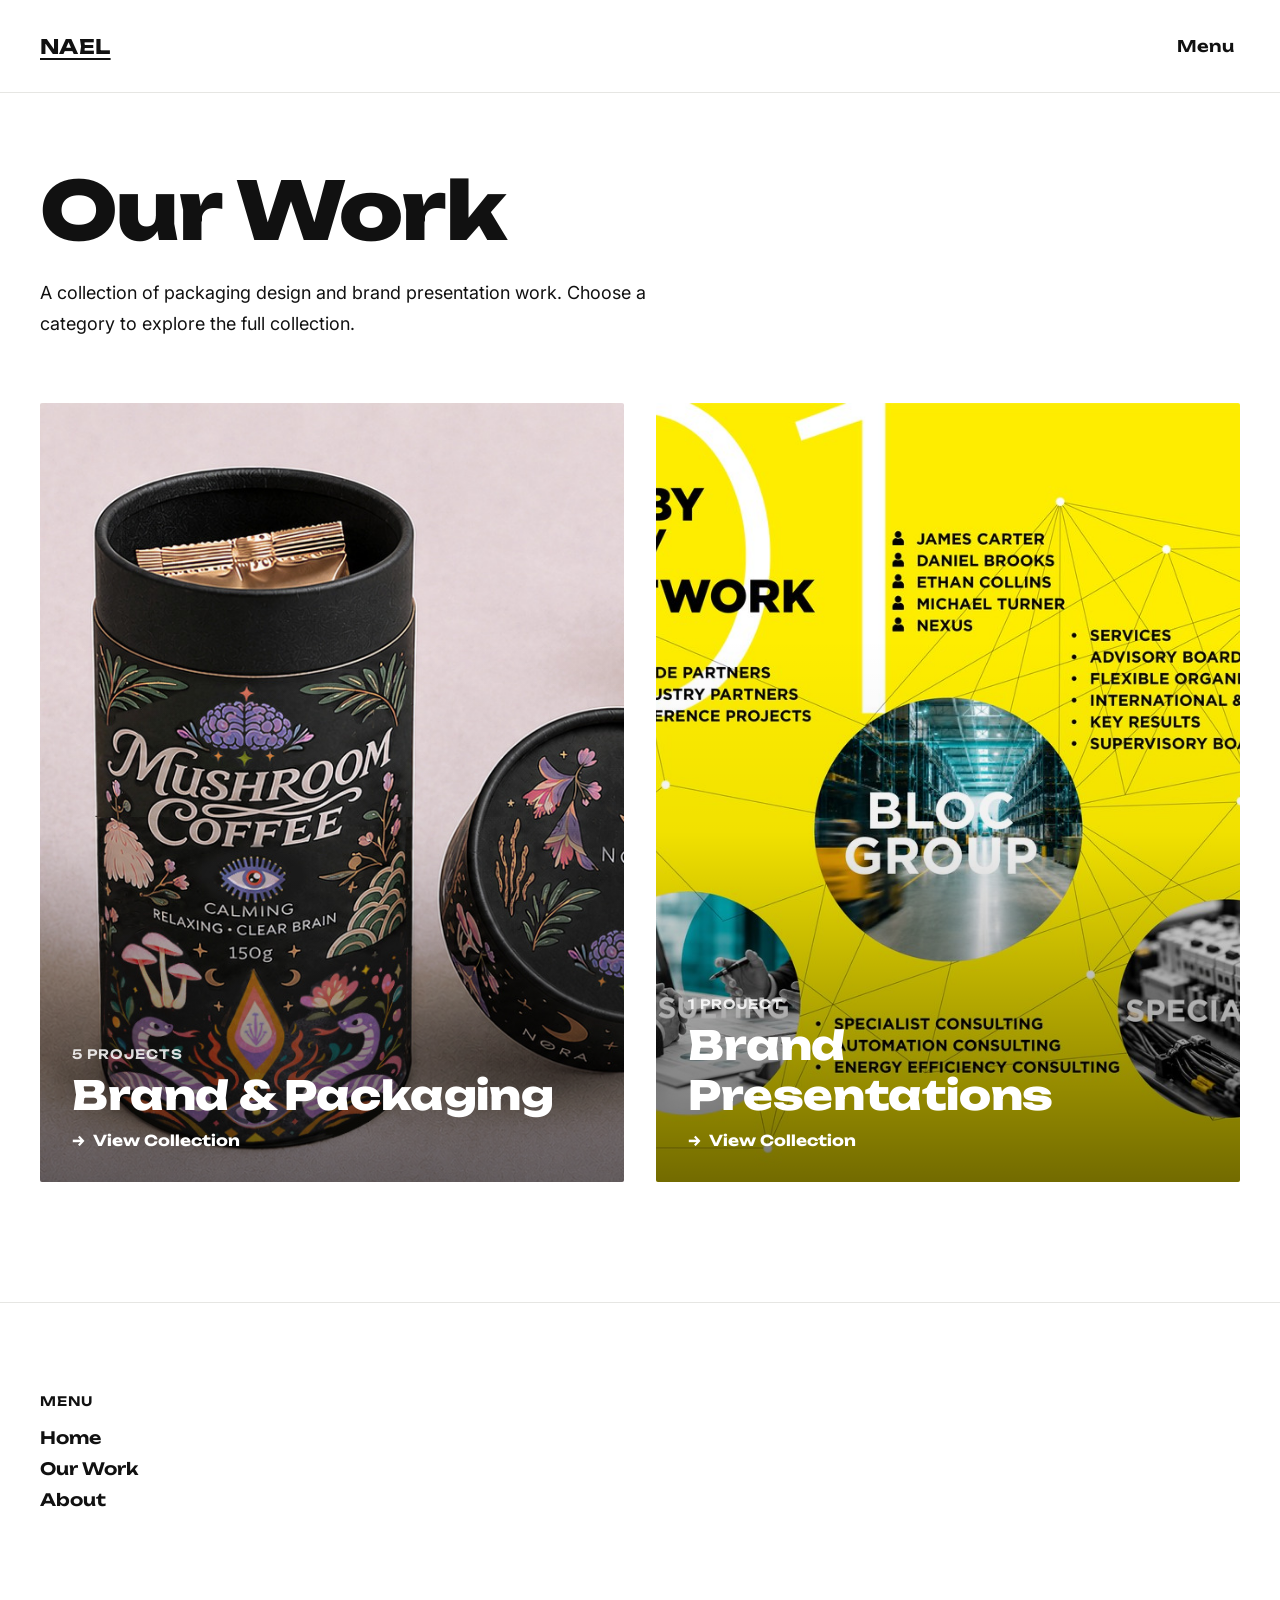
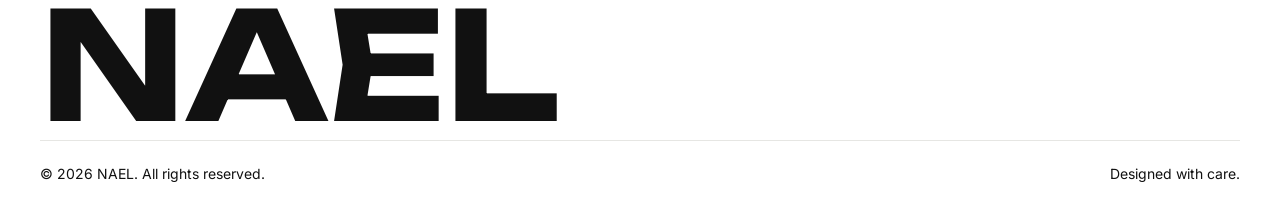
==== work.html @ 0442d5aa "Add files via upload" ====
<!DOCTYPE html>
<html lang="en">
<head>
  <meta charset="UTF-8" />
  <meta name="viewport" content="width=device-width, initial-scale=1.0" />
  <title>Our Work — NAEL</title>
  <meta name="description" content="Explore our work: packaging design and brand presentations." />

  <link rel="preconnect" href="https://fonts.googleapis.com">
  <link rel="preconnect" href="https://fonts.gstatic.com" crossorigin>
  <link href="https://fonts.googleapis.com/css2?family=Unbounded:wght@600;700;800;900&family=Inter:wght@400;500&display=swap" rel="stylesheet">


  <link rel="icon" type="image/x-icon" href="images/favicon.ico" />
  <link rel="icon" type="image/png" sizes="32x32" href="images/favicon-32.png" />
  <link rel="icon" type="image/png" sizes="16x16" href="images/favicon-16.png" />
  <link rel="apple-touch-icon" href="images/apple-touch-icon.png" />
  <link rel="stylesheet" href="css/style.css" />
</head>
<body>

  <!-- ===================== HEADER ===================== -->
  <header class="site-header">
    <a href="index.html" class="logo">NAEL</a>
    <button class="menu-toggle" data-menu-toggle>Menu</button>
  </header>

  <nav class="nav-overlay" data-nav-overlay>
    <button class="nav-overlay-close" data-nav-close>Close</button>
    <ul class="nav-links">
      <li><a href="index.html">Home</a></li>
      <li><a href="work.html">Our Work</a></li>
      <li><a href="about.html">About</a></li>
      <li><a href="mailto:hello@nael.agency">Contact</a></li>
    </ul>
  </nav>

  <!-- ===================== WORK HUB ===================== -->
  <section class="work-hub">
    <div class="work-hub-intro reveal">
      <h1 class="work-hub-title">Our Work</h1>
      <p class="work-hub-subtitle">
        A collection of packaging design and brand presentation work.
        Choose a category to explore the full collection.
      </p>
    </div>

    <div class="category-grid">
      <a href="work-packaging.html" class="category-tile reveal">
        <img src="images/projects/nora/thumb.jpg" alt="Brand & Packaging" />
        <div class="category-tile-scrim"></div>
        <div class="category-tile-content">
          <div class="category-tile-count">5 Projects</div>
          <div class="category-tile-name">Brand & Packaging</div>
          <div class="category-tile-link"><span class="arrow">→</span> View Collection</div>
        </div>
      </a>

      <a href="work-presentations.html" class="category-tile reveal">
        <img src="images/projects/bloc/thumb.jpg" alt="Brand Presentations" />
        <div class="category-tile-scrim"></div>
        <div class="category-tile-content">
          <div class="category-tile-count">1 Project</div>
          <div class="category-tile-name">Brand Presentations</div>
          <div class="category-tile-link"><span class="arrow">→</span> View Collection</div>
        </div>
      </a>
    </div>
  </section>

  <!-- ===================== FOOTER ===================== -->
  <footer class="site-footer">
    <div class="footer-grid">      <div class="footer-col">
        <h4>Menu</h4>
        <a href="index.html">Home</a>
        <a href="work.html">Our Work</a>
        <a href="about.html">About</a>
      </div>
      <!-- Socials-Bereich vorerst versteckt, bei Bedarf einfach den Kommentar entfernen
      <div class="footer-col">
        <h4>Socials</h4>
        <a href="#" target="_blank" rel="noopener">Instagram</a>
        <a href="#" target="_blank" rel="noopener">LinkedIn</a>
      </div>
      -->
    </div>

    <p class="footer-wordmark">NAEL</p>

    <div class="footer-bottom">
      <span>© 2026 NAEL. All rights reserved.</span>
      <span>Designed with care.</span>
    </div>
  </footer>

  <script src="js/script.js"></script>
</body>
</html>
---- css/style.css ----
/* =========================================================
   PORTFOLIO — Grundstyles
   Farben, Typografie und Abstände sind als Variablen definiert.
   Wenn du z.B. die Schrift oder Farbe ändern willst, reicht es,
   die Werte hier oben im :root anzupassen.
   ========================================================= */

:root {
  --color-bg: #ffffff;
  --color-text: #111111;
  --color-text-muted: #111111;
  --color-line: #e6e6e3;
  --color-surface: #f4f3f0;

  --font-display: "Unbounded", "Helvetica Neue", Arial, sans-serif;
  --font-body: "Inter", "Helvetica Neue", Arial, sans-serif;

  --container-padding: 40px;
  --header-height: 92px;
}

@media (max-width: 720px) {
  :root {
    --container-padding: 20px;
    --header-height: 72px;
  }
}

* {
  box-sizing: border-box;
}

html {
  scroll-behavior: smooth;
}

body {
  margin: 0;
  background: var(--color-bg);
  color: var(--color-text);
  font-family: var(--font-body);
  -webkit-font-smoothing: antialiased;
  overflow-x: hidden;
}

img {
  max-width: 100%;
  display: block;
}

a {
  color: inherit;
  text-decoration: none;
}

@media (prefers-reduced-motion: reduce) {
  html {
    scroll-behavior: auto;
  }
  * {
    animation-duration: 0.01ms !important;
    transition-duration: 0.01ms !important;
  }
}

/* ---------- Layout Helpers ---------- */

.wrap {
  width: 100%;
  padding: 0 var(--container-padding);
}

.hairline {
  border: none;
  border-top: 1px solid var(--color-line);
  margin: 0;
}

/* ---------- Site Header (auf allen Seiten) ---------- */

.site-header {
  position: fixed;
  top: 0;
  left: 0;
  right: 0;
  z-index: 100;
  display: flex;
  align-items: center;
  justify-content: space-between;
  height: var(--header-height);
  padding: 0 var(--container-padding);
  background: transparent;
  transition: background 0.25s ease, box-shadow 0.25s ease;
}

.site-header a,
.site-header button {
  color: #ffffff;
  transition: color 0.25s ease;
}

/* Sobald man über das Hero-/Headerbild hinaus gescrollt hat,
   bekommt der Header einen weißen Balken und dunklen Text,
   damit er auch über hellem Hintergrund lesbar bleibt. */
.site-header.is-scrolled {
  background: rgba(255, 255, 255, 0.94);
  box-shadow: 0 1px 0 var(--color-line);
}

.site-header.is-scrolled a,
.site-header.is-scrolled button {
  color: var(--color-text);
}

.logo {
  font-family: var(--font-display);
  font-weight: 700;
  font-size: 20px;
  letter-spacing: 0.02em;
  text-decoration: underline;
  text-underline-offset: 4px;
}

.menu-toggle {
  background: none;
  border: none;
  font-family: var(--font-display);
  font-weight: 600;
  font-size: 16px;
  cursor: pointer;
  letter-spacing: 0.02em;
}

/* Full-screen nav overlay */
.nav-overlay {
  position: fixed;
  inset: 0;
  background: var(--color-text);
  color: #fff;
  z-index: 200;
  display: flex;
  flex-direction: column;
  justify-content: center;
  padding: var(--container-padding);
  transform: translateY(-100%);
  transition: transform 0.5s cubic-bezier(0.65, 0, 0.35, 1);
}

.nav-overlay.is-open {
  transform: translateY(0);
}

.nav-overlay-close {
  position: absolute;
  top: 0;
  right: 0;
  height: var(--header-height);
  padding: 0 var(--container-padding);
  display: flex;
  align-items: center;
  background: none;
  border: none;
  color: #fff;
  font-family: var(--font-display);
  font-weight: 600;
  font-size: 16px;
  cursor: pointer;
}

.nav-links {
  list-style: none;
  margin: 0;
  padding: 0;
}

.nav-links li {
  border-top: 1px solid rgba(255, 255, 255, 0.2);
}

.nav-links li:last-child {
  border-bottom: 1px solid rgba(255, 255, 255, 0.2);
}

.nav-links a {
  display: block;
  font-family: var(--font-display);
  font-weight: 700;
  font-size: clamp(32px, 8vw, 64px);
  padding: 14px 0;
  letter-spacing: -0.01em;
}

.nav-links a:hover {
  opacity: 0.6;
}

/* ---------- Hero ---------- */

.hero {
  position: relative;
  width: 100%;
  height: 100svh;
  min-height: 560px;
  overflow: hidden;
}

.hero img {
  width: 100%;
  height: 100%;
  object-fit: cover;
}

.hero-facts {
  position: absolute;
  left: 0;
  right: 0;
  bottom: 0;
  display: flex;
  justify-content: flex-end;
  padding: 26px var(--container-padding);
  color: #ffffff;
  text-shadow: 0 1px 12px rgba(0, 0, 0, 0.4);
  font-family: var(--font-display);
  font-weight: 700;
  font-size: clamp(14px, 1.6vw, 20px);
  line-height: 1.2;
}

@media (max-width: 640px) {
  .hero-facts {
    font-size: 15px;
  }
}

/* ---------- Statement Section ---------- */

.statement {
  padding: 140px var(--container-padding) 90px;
}

.statement-grid {
  display: grid;
  grid-template-columns: 1fr 1fr;
  gap: 40px;
  align-items: start;
}

.statement-headline {
  font-family: var(--font-display);
  font-weight: 700;
  font-size: clamp(34px, 6.5vw, 76px);
  line-height: 1.08;
  letter-spacing: -0.01em;
  margin: 0;
}

.statement-side {
  display: flex;
  flex-direction: column;
  gap: 28px;
  padding-top: 10px;
}

.statement-side p {
  font-size: 17px;
  line-height: 1.6;
  color: var(--color-text);
  margin: 0;
  max-width: 44ch;
}

.statement-tags {
  font-size: 13px !important;
  color: var(--color-text-muted) !important;
  letter-spacing: 0.02em;
}

.explore-link {
  display: inline-flex;
  align-items: center;
  gap: 10px;
  font-family: var(--font-display);
  font-weight: 700;
  font-size: 17px;
  width: fit-content;
}

.explore-link .arrow {
  transition: transform 0.25s ease;
}

.explore-link:hover .arrow {
  transform: translateX(4px);
}

@media (max-width: 800px) {
  .statement-grid {
    grid-template-columns: 1fr;
  }
  .statement {
    padding: 110px var(--container-padding) 60px;
  }
}

/* ---------- Work / Project Grid Section ---------- */

.work {
  padding: 60px var(--container-padding) 120px;
}

.work-heading-row {
  display: flex;
  align-items: baseline;
  justify-content: space-between;
  flex-wrap: wrap;
  gap: 20px;
  padding-bottom: 28px;
}

.work-title {
  font-family: var(--font-display);
  font-weight: 700;
  font-size: clamp(40px, 7vw, 80px);
  letter-spacing: -0.01em;
  margin: 0;
}

.filters {
  display: flex;
  flex-wrap: wrap;
  gap: 10px;
}

.filter-btn {
  font-family: var(--font-display);
  font-weight: 600;
  font-size: 14px;
  padding: 10px 18px;
  border: 1px solid var(--color-line);
  border-radius: 999px;
  background: transparent;
  cursor: pointer;
  transition: background 0.2s ease, color 0.2s ease, border-color 0.2s ease;
}

.filter-btn:hover {
  border-color: var(--color-text);
}

.filter-btn.is-active {
  background: var(--color-text);
  color: #fff;
  border-color: var(--color-text);
}

.project-grid {
  display: grid;
  grid-template-columns: repeat(2, 1fr);
  gap: 40px 40px;
}

.project-card {
  display: block;
  cursor: pointer;
}

.project-card.is-hidden {
  display: none;
}

.project-thumb {
  position: relative;
  aspect-ratio: 4 / 3;
  overflow: hidden;
  background: var(--color-surface);
}

.project-thumb img {
  width: 100%;
  height: 100%;
  object-fit: cover;
  transition: transform 0.6s cubic-bezier(0.16, 1, 0.3, 1);
}

.project-card:hover .project-thumb img {
  transform: scale(1.04);
}

.project-view-tag {
  position: absolute;
  left: 50%;
  top: 50%;
  transform: translate(-50%, -50%) scale(0.9);
  background: rgba(17, 17, 17, 0.85);
  color: #fff;
  font-family: var(--font-display);
  font-weight: 700;
  font-size: 15px;
  padding: 12px 22px;
  border-radius: 999px;
  opacity: 0;
  transition: opacity 0.3s ease, transform 0.3s ease;
  white-space: nowrap;
}

.project-card:hover .project-view-tag {
  opacity: 1;
  transform: translate(-50%, -50%) scale(1);
}

.project-meta {
  display: flex;
  justify-content: space-between;
  align-items: baseline;
  padding-top: 18px;
  gap: 12px;
}

.project-meta .names {
  display: flex;
  flex-direction: column;
  gap: 2px;
}

.project-name {
  font-family: var(--font-display);
  font-weight: 700;
  font-size: 19px;
}

.project-client {
  font-size: 15px;
  color: var(--color-text-muted);
}

.project-tags {
  font-size: 14px;
  color: var(--color-text-muted);
  white-space: nowrap;
}

@media (max-width: 800px) {
  .project-grid {
    grid-template-columns: 1fr;
    gap: 48px;
  }
}

/* ---------- Footer ---------- */

.site-footer {
  padding: 90px var(--container-padding) 40px;
  border-top: 1px solid var(--color-line);
}

.footer-grid {
  display: grid;
  grid-template-columns: 1fr 1fr;
  gap: 40px;
  padding-bottom: 70px;
  max-width: 500px;
}

.footer-col h4 {
  font-family: var(--font-display);
  font-size: 13px;
  font-weight: 600;
  color: var(--color-text-muted);
  text-transform: uppercase;
  letter-spacing: 0.06em;
  margin: 0 0 18px;
}

.footer-col a,
.footer-col p {
  display: block;
  font-family: var(--font-display);
  font-weight: 600;
  font-size: 17px;
  margin: 0 0 10px;
}

.footer-email-form {
  display: flex;
  align-items: center;
  gap: 12px;
  border-bottom: 1px solid var(--color-text);
  max-width: 320px;
  padding-bottom: 10px;
}

.footer-email-form input {
  flex: 1;
  border: none;
  outline: none;
  font-family: var(--font-body);
  font-size: 15px;
  background: transparent;
}

.footer-email-form button {
  border: none;
  background: none;
  cursor: pointer;
  font-size: 18px;
}

.footer-wordmark {
  font-family: var(--font-display);
  font-weight: 700;
  font-size: clamp(48px, 12vw, 150px);
  line-height: 1;
  letter-spacing: -0.01em;
  margin: 0;
}

.footer-bottom {
  display: flex;
  justify-content: space-between;
  flex-wrap: wrap;
  gap: 10px;
  padding-top: 24px;
  border-top: 1px solid var(--color-line);
  font-size: 14px;
  color: var(--color-text-muted);
}

@media (max-width: 800px) {
  .footer-grid {
    grid-template-columns: 1fr 1fr;
  }
  .footer-grid > :first-child {
    grid-column: 1 / -1;
    margin-bottom: 20px;
  }
}

/* ---------- Project Detail Page ---------- */

.project-header {
  position: relative;
  width: 100%;
  height: 100svh;
  min-height: 560px;
  overflow: hidden;
}

.project-header img {
  width: 100%;
  height: 100%;
  object-fit: cover;
}

.project-header-title {
  position: absolute;
  top: 30%;
  right: var(--container-padding);
  text-align: right;
  color: #fff;
  font-family: var(--font-display);
  font-weight: 800;
  font-size: clamp(36px, 6vw, 84px);
  line-height: 1.05;
  letter-spacing: -0.01em;
  text-shadow: 0 2px 24px rgba(0, 0, 0, 0.35);
  max-width: 80%;
  margin-left: auto;
}

.project-header-meta {
  position: absolute;
  left: 0;
  right: 0;
  bottom: 0;
  display: grid;
  grid-template-columns: repeat(3, 1fr);
  gap: 20px;
  padding: 34px var(--container-padding) 26px;
  color: #fff;
  font-family: var(--font-display);
  background: linear-gradient(
    to top,
    rgba(0, 0, 0, 0.7) 0%,
    rgba(0, 0, 0, 0.4) 60%,
    rgba(0, 0, 0, 0) 100%
  );
}

.project-header-meta div:nth-child(2) {
  text-align: center;
}

.project-header-meta div:nth-child(3) {
  text-align: right;
}

.project-header-meta strong {
  display: block;
  font-weight: 700;
  font-size: clamp(15px, 1.7vw, 20px);
  text-shadow: 0 1px 8px rgba(0, 0, 0, 0.6);
}

.project-header-meta span {
  display: block;
  font-weight: 700;
  font-size: clamp(15px, 1.7vw, 20px);
  opacity: 1;
  text-shadow: 0 1px 8px rgba(0, 0, 0, 0.6);
}

@media (max-width: 640px) {
  .project-header-title {
    top: 20%;
    max-width: 100%;
    text-align: left;
    right: auto;
    left: var(--container-padding);
    margin-left: 0;
  }
  .project-header-meta {
    grid-template-columns: 1fr;
    gap: 4px;
  }
  .project-header-meta div:nth-child(2),
  .project-header-meta div:nth-child(3) {
    text-align: left;
  }
}

/* Intro: Headline + Fließtext + Services */
.project-copy {
  padding: 110px var(--container-padding) 70px;
}

.project-copy-grid {
  display: grid;
  grid-template-columns: 1fr 1fr;
  gap: 40px;
}

.project-copy h2 {
  font-family: var(--font-display);
  font-weight: 800;
  font-size: clamp(34px, 5.5vw, 64px);
  letter-spacing: -0.01em;
  margin: 0 0 8px;
  grid-column: 1 / 2;
  max-width: 640px;
}

.project-copy-body {
  grid-column: 1 / 2;
  display: flex;
  flex-direction: column;
  gap: 22px;
}

.project-copy-body p {
  font-size: 17px;
  line-height: 1.75;
  margin: 0;
  max-width: 640px;
}

.project-copy-services {
  margin-top: 6px;
  font-size: 15px;
  color: var(--color-text-muted);
}

.project-copy-services strong {
  display: block;
  color: var(--color-text);
  font-family: var(--font-display);
  font-weight: 700;
  margin-bottom: 6px;
}

.section-label {
  text-transform: uppercase;
  letter-spacing: 0.06em;
  font-size: 14px;
  font-weight: 700;
  color: var(--color-text-muted);
  margin-top: 8px;
}

.project-copy-body ul {
  margin: 0;
  padding-left: 20px;
}

.project-copy-body li {
  font-size: 17px;
  line-height: 1.6;
  margin-bottom: 6px;
}

@media (max-width: 800px) {
  .project-copy-grid {
    grid-template-columns: 1fr;
  }
  .project-copy-body {
    grid-column: 1 / -1;
  }
}

/* Bildergalerie */
.gallery-grid-2 {
  display: grid;
  grid-template-columns: 1fr 1fr;
  gap: 24px;
}

.gallery-grid-2 img {
  width: 100%;
  height: 100%;
  aspect-ratio: 4 / 3;
  object-fit: cover;
  border-radius: 2px;
}

@media (max-width: 800px) {
  .gallery-grid-2 {
    grid-template-columns: 1fr;
  }
}

/* More Work am Ende der Projektseite */
.more-work {
  padding: 40px var(--container-padding) 100px;
}

.more-work-title {
  font-family: var(--font-display);
  font-weight: 700;
  font-size: clamp(36px, 6vw, 64px);
  letter-spacing: -0.01em;
  margin: 0 0 28px;
}

.project-intro {
  padding: 90px var(--container-padding) 60px;
  display: grid;
  grid-template-columns: 1fr 1fr;
  gap: 40px;
}

.project-intro h1 {
  font-family: var(--font-display);
  font-weight: 700;
  font-size: clamp(32px, 5vw, 56px);
  letter-spacing: -0.01em;
  margin: 0 0 20px;
}

.project-intro-meta {
  display: flex;
  gap: 32px;
  flex-wrap: wrap;
  font-size: 14px;
  color: var(--color-text-muted);
}

.project-intro-meta strong {
  display: block;
  color: var(--color-text);
  font-family: var(--font-display);
  font-size: 15px;
  margin-bottom: 4px;
}

.project-intro p {
  font-size: 18px;
  line-height: 1.7;
  margin: 0;
  max-width: 50ch;
}

.project-body {
  padding: 0 var(--container-padding) 100px;
  display: flex;
  flex-direction: column;
  gap: 24px;
}

.project-body img {
  width: 100%;
  border-radius: 2px;
}

/* Für Bilder, die ausdrücklich NICHT zugeschnitten werden sollen
   (z.B. hohe Produktfotos) — Klasse "no-crop" am img-Tag ergänzen */
.no-crop {
  aspect-ratio: auto !important;
  object-fit: initial !important;
  height: auto !important;
}

.gallery-row-compact {
  display: flex;
  flex-wrap: wrap;
  gap: 24px;
  justify-content: center;
  align-items: flex-end;
}

.gallery-row-compact img {
  width: auto !important;
  height: 480px !important;
  max-width: 100%;
  object-fit: contain !important;
  border-radius: 2px;
}

@media (max-width: 800px) {
  .gallery-row-compact img {
    height: 320px !important;
  }
}

.process-proof {
  max-width: 420px;
  margin: 0 auto;
  text-align: center;
}

.process-proof img {
  width: 100%;
  border: 1px solid var(--color-line);
  border-radius: 2px;
}

.process-proof-caption {
  font-size: 13px;
  color: var(--color-text-muted);
  margin-top: 12px;
}

.process-note {
  border-top: 1px solid var(--color-line);
  padding-top: 28px;
  margin-top: 8px;
  max-width: 680px;
}

.project-disclosure {
  border-top: 1px solid var(--color-line);
  padding-top: 20px;
  margin-top: 8px;
}

.project-disclosure p {
  font-size: 13px;
  color: var(--color-text-muted);
  margin: 0 0 4px;
  line-height: 1.6;
}

.process-note strong {
  display: block;
  font-family: var(--font-display);
  font-weight: 700;
  font-size: 19px;
  color: var(--color-text);
  margin-bottom: 14px;
}

.process-note p {
  font-family: var(--font-body);
  font-size: 15px;
  line-height: 1.7;
  color: var(--color-text-muted);
  margin: 0 0 14px;
}

.process-note p:last-child {
  margin-bottom: 0;
}

/* ---------- Work Hub (Portfolio-Übersicht: Our Work) ---------- */

.work-hub {
  padding: 160px var(--container-padding) 120px;
}

.work-hub-intro {
  max-width: 760px;
  margin-bottom: 64px;
}

.work-hub-title {
  font-family: var(--font-display);
  font-weight: 800;
  font-size: clamp(40px, 7vw, 80px);
  letter-spacing: -0.02em;
  margin: 0 0 18px;
}

.work-hub-subtitle {
  font-size: 18px;
  line-height: 1.7;
  color: var(--color-text-muted);
  margin: 0;
  max-width: 56ch;
}

.category-grid {
  display: grid;
  grid-template-columns: 1fr 1fr;
  gap: 32px;
}

.category-tile {
  position: relative;
  display: block;
  aspect-ratio: 3 / 4;
  overflow: hidden;
  border-radius: 2px;
  background: var(--color-surface);
}

.category-tile img {
  width: 100%;
  height: 100%;
  object-fit: cover;
  transition: transform 0.7s cubic-bezier(0.16, 1, 0.3, 1);
}

.category-tile:hover img {
  transform: scale(1.045);
}

.category-tile-scrim {
  position: absolute;
  inset: 0;
  background: linear-gradient(
    to top,
    rgba(0, 0, 0, 0.55) 0%,
    rgba(0, 0, 0, 0.05) 45%,
    rgba(0, 0, 0, 0) 70%
  );
}

.category-tile-content {
  position: absolute;
  left: 0;
  right: 0;
  bottom: 0;
  padding: 32px;
  color: #fff;
}

.category-tile-count {
  font-family: var(--font-display);
  font-weight: 600;
  font-size: 13px;
  text-transform: uppercase;
  letter-spacing: 0.08em;
  opacity: 0.85;
  margin-bottom: 8px;
}

.category-tile-name {
  font-family: var(--font-display);
  font-weight: 800;
  font-size: clamp(26px, 3.2vw, 40px);
  letter-spacing: -0.01em;
  margin-bottom: 10px;
}

.category-tile-link {
  display: inline-flex;
  align-items: center;
  gap: 8px;
  font-family: var(--font-display);
  font-weight: 700;
  font-size: 15px;
}

.category-tile-link .arrow {
  transition: transform 0.25s ease;
}

.category-tile:hover .category-tile-link .arrow {
  transform: translateX(4px);
}

@media (max-width: 800px) {
  .work-hub {
    padding-top: 120px;
  }
  .category-grid {
    grid-template-columns: 1fr;
  }
  .category-tile {
    aspect-ratio: 4 / 3;
  }
}

/* ---------- Work Category page (Packaging Design / Brand Presentations) ---------- */

.category-header {
  padding: 160px var(--container-padding) 40px;
}

.category-back-link {
  display: inline-flex;
  align-items: center;
  gap: 8px;
  font-family: var(--font-display);
  font-weight: 700;
  font-size: 14px;
  color: var(--color-text-muted);
  margin-bottom: 28px;
}

.category-title {
  font-family: var(--font-display);
  font-weight: 800;
  font-size: clamp(40px, 7vw, 80px);
  letter-spacing: -0.02em;
  margin: 0 0 16px;
}

.category-subtitle {
  font-size: 17px;
  line-height: 1.7;
  color: var(--color-text-muted);
  max-width: 56ch;
  margin: 0;
}

.category-empty {
  padding: 60px var(--container-padding) 160px;
  text-align: center;
}

.category-empty p {
  font-size: 17px;
  color: var(--color-text-muted);
  max-width: 48ch;
  margin: 0 auto;
}

/* ---------- About Page ---------- */

.about-hero {
  padding: 160px var(--container-padding) 60px;
}

.about-hero h1 {
  font-family: var(--font-display);
  font-weight: 800;
  font-size: clamp(36px, 6.5vw, 76px);
  letter-spacing: -0.02em;
  line-height: 1.08;
  margin: 0 0 32px;
  max-width: 16ch;
}

.about-hero p {
  font-size: 19px;
  line-height: 1.7;
  max-width: 62ch;
  margin: 0 0 20px;
  color: var(--color-text);
}

.about-values {
  padding: 40px var(--container-padding) 100px;
}

.about-values-grid {
  display: grid;
  grid-template-columns: repeat(3, 1fr);
  gap: 40px;
  margin-top: 40px;
}

.about-value h3 {
  font-family: var(--font-display);
  font-weight: 700;
  font-size: 19px;
  margin: 0 0 10px;
}

.about-value p {
  font-size: 15px;
  line-height: 1.65;
  color: var(--color-text-muted);
  margin: 0;
}

.about-cta {
  padding: 20px var(--container-padding) 120px;
  border-top: 1px solid var(--color-line);
  padding-top: 60px;
}

.about-cta p {
  font-size: 17px;
  line-height: 1.7;
  max-width: 56ch;
  margin: 0 0 20px;
}

.contact-form {
  max-width: 520px;
  margin-top: 40px;
  display: flex;
  flex-direction: column;
  gap: 20px;
}

.contact-form label {
  display: block;
  font-family: var(--font-display);
  font-weight: 700;
  font-size: 13px;
  text-transform: uppercase;
  letter-spacing: 0.06em;
  color: var(--color-text-muted);
  margin-bottom: 8px;
}

.contact-form input,
.contact-form textarea {
  width: 100%;
  border: none;
  border-bottom: 1px solid var(--color-line);
  background: transparent;
  padding: 10px 0;
  font-family: var(--font-body);
  font-size: 16px;
  color: var(--color-text);
}

.contact-form input:focus,
.contact-form textarea:focus {
  outline: none;
  border-bottom-color: var(--color-text);
}

.contact-form textarea {
  resize: vertical;
  min-height: 120px;
}

.contact-form button {
  align-self: flex-start;
  margin-top: 8px;
  font-family: var(--font-display);
  font-weight: 700;
  font-size: 15px;
  background: var(--color-text);
  color: var(--color-bg);
  border: none;
  padding: 14px 32px;
  border-radius: 2px;
  cursor: pointer;
  transition: opacity 0.2s ease;
}

.contact-form button:hover {
  opacity: 0.85;
}

.contact-form-note {
  font-size: 13px;
  color: var(--color-text-muted);
  margin-top: 12px;
}

.contact-form-success {
  display: none;
  font-size: 16px;
  padding: 20px 0;
}

.contact-form-success.is-visible {
  display: block;
}

.contact-form.is-hidden {
  display: none;
}

/* ---------- Team Section ---------- */

.team-section {
  padding: 20px var(--container-padding) 40px;
  border-top: 1px solid var(--color-line);
  padding-top: 60px;
}

.team-grid {
  display: grid;
  grid-template-columns: 1fr 1fr;
  gap: 64px;
  margin-top: 40px;
}

.team-member-photo {
  width: 220px;
  height: 220px;
  border-radius: 50%;
  overflow: hidden;
  margin: 0 0 28px;
}

.team-member-photo img {
  width: 100%;
  height: 100%;
  object-fit: cover;
  display: block;
}

.team-member-name {
  font-family: var(--font-display);
  font-weight: 800;
  font-size: 26px;
  margin: 0 0 4px;
}

.team-member-role {
  font-family: var(--font-display);
  font-weight: 700;
  font-size: 14px;
  text-transform: uppercase;
  letter-spacing: 0.05em;
  color: var(--color-text-muted);
  margin: 0 0 24px;
}

.team-member-bio p {
  font-size: 15px;
  line-height: 1.7;
  color: var(--color-text);
  margin: 0 0 16px;
}

.team-member-bio p:last-child {
  margin-bottom: 0;
}

.team-member-placeholder {
  border: 1px dashed var(--color-line);
  border-radius: 4px;
  padding: 40px 24px;
  color: var(--color-text-muted);
  font-size: 14px;
  text-align: center;
}

@media (max-width: 800px) {
  .team-grid {
    grid-template-columns: 1fr;
    gap: 48px;
  }
  .team-member-photo {
    width: 160px;
    height: 160px;
  }
}

@media (max-width: 800px) {
  .about-hero {
    padding-top: 120px;
  }
  .about-values-grid {
    grid-template-columns: 1fr;
    gap: 32px;
  }
}

@media (max-width: 800px) {
  .category-header {
    padding-top: 120px;
  }
}

.project-body .two-col {
  display: grid;
  grid-template-columns: 1fr 1fr;
  gap: 24px;
}

@media (max-width: 800px) {
  .project-intro {
    grid-template-columns: 1fr;
  }
  .project-body .two-col {
    grid-template-columns: 1fr;
  }
}

.back-link {
  display: inline-flex;
  align-items: center;
  gap: 8px;
  font-family: var(--font-display);
  font-weight: 700;
  font-size: 15px;
  padding: 40px var(--container-padding) 0;
}

/* ---------- Reveal on scroll (disabled: content is always visible) ---------- */

.reveal {
  opacity: 1;
}
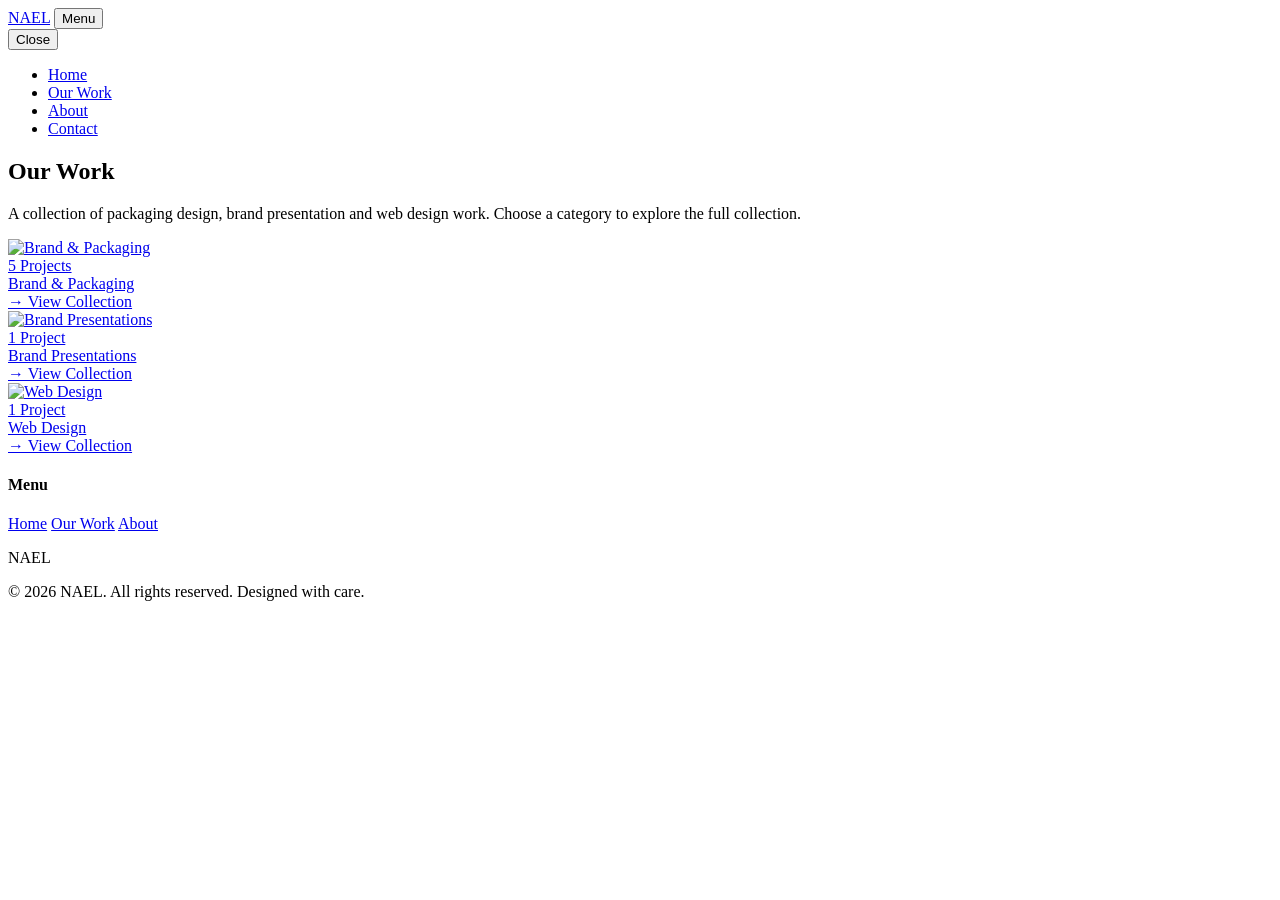
==== commit c2b9a28f: "Add files via upload" ====
--- a/work.html
+++ b/work.html
@@ -4,7 +4,7 @@
   <meta charset="UTF-8" />
   <meta name="viewport" content="width=device-width, initial-scale=1.0" />
   <title>Our Work — NAEL</title>
-  <meta name="description" content="Explore our work: packaging design and brand presentations." />
+  <meta name="description" content="Explore our work: packaging design, brand presentations and web design." />
 
   <link rel="preconnect" href="https://fonts.googleapis.com">
   <link rel="preconnect" href="https://fonts.gstatic.com" crossorigin>
@@ -40,8 +40,8 @@
     <div class="work-hub-intro reveal">
       <h1 class="work-hub-title">Our Work</h1>
       <p class="work-hub-subtitle">
-        A collection of packaging design and brand presentation work.
-        Choose a category to explore the full collection.
+        A collection of packaging design, brand presentation and web
+        design work. Choose a category to explore the full collection.
       </p>
     </div>
 
@@ -62,6 +62,16 @@
         <div class="category-tile-content">
           <div class="category-tile-count">1 Project</div>
           <div class="category-tile-name">Brand Presentations</div>
+          <div class="category-tile-link"><span class="arrow">→</span> View Collection</div>
+        </div>
+      </a>
+
+      <a href="work-webdesign.html" class="category-tile reveal">
+        <img src="images/projects/cleanframe/thumb.jpg" alt="Web Design" />
+        <div class="category-tile-scrim"></div>
+        <div class="category-tile-content">
+          <div class="category-tile-count">1 Project</div>
+          <div class="category-tile-name">Web Design</div>
           <div class="category-tile-link"><span class="arrow">→</span> View Collection</div>
         </div>
       </a>
